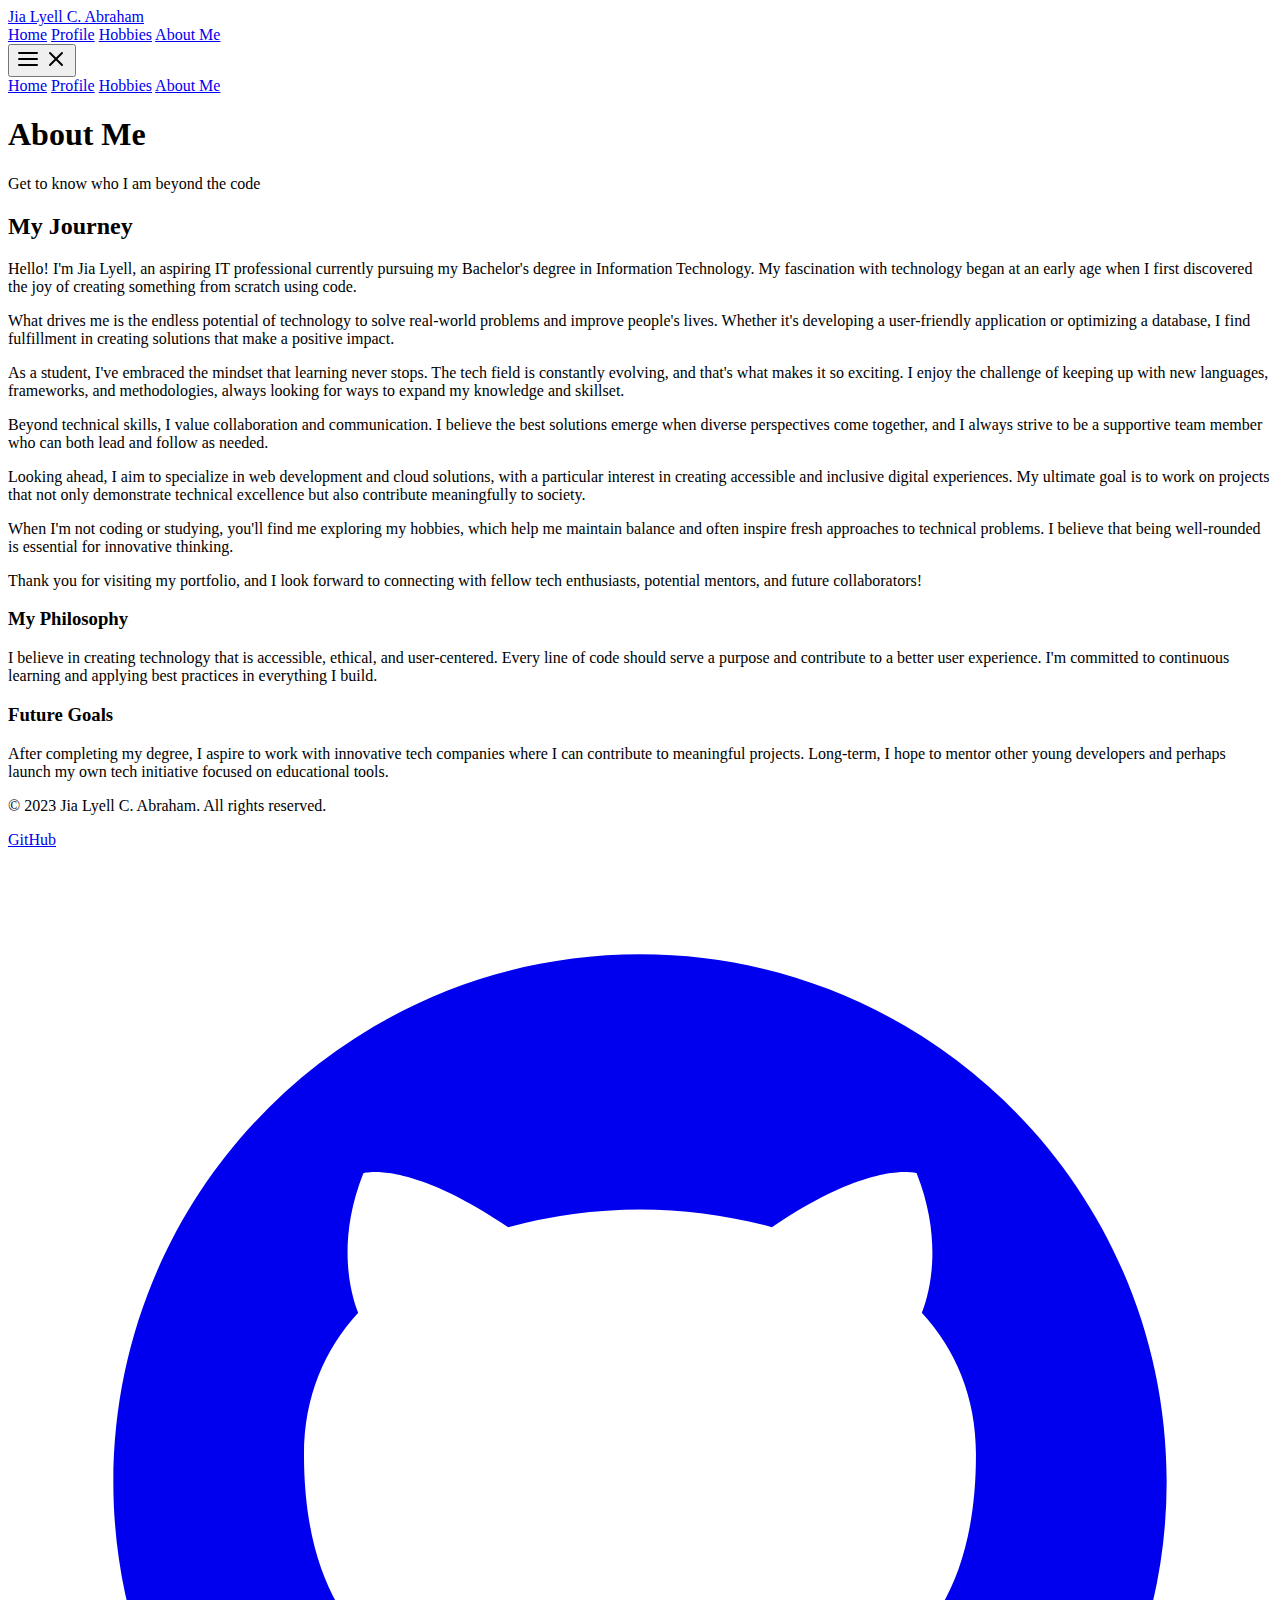
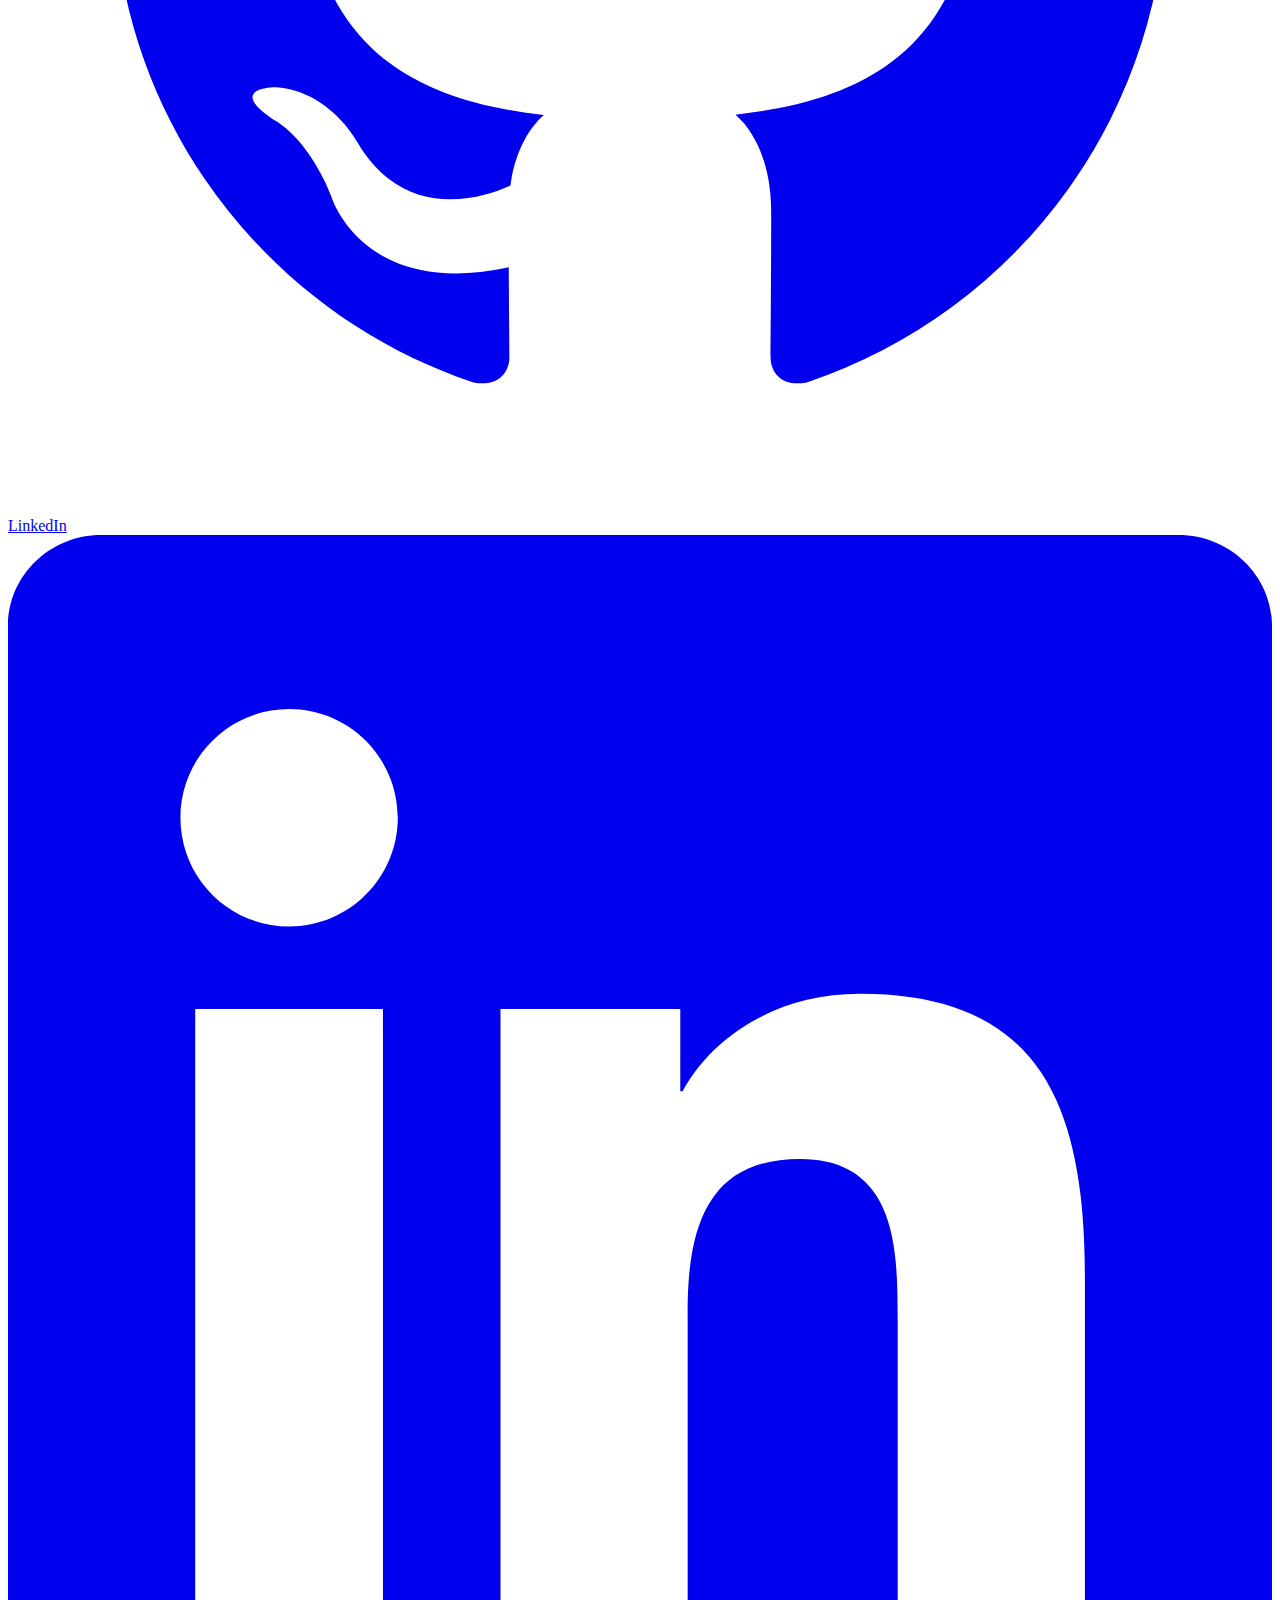
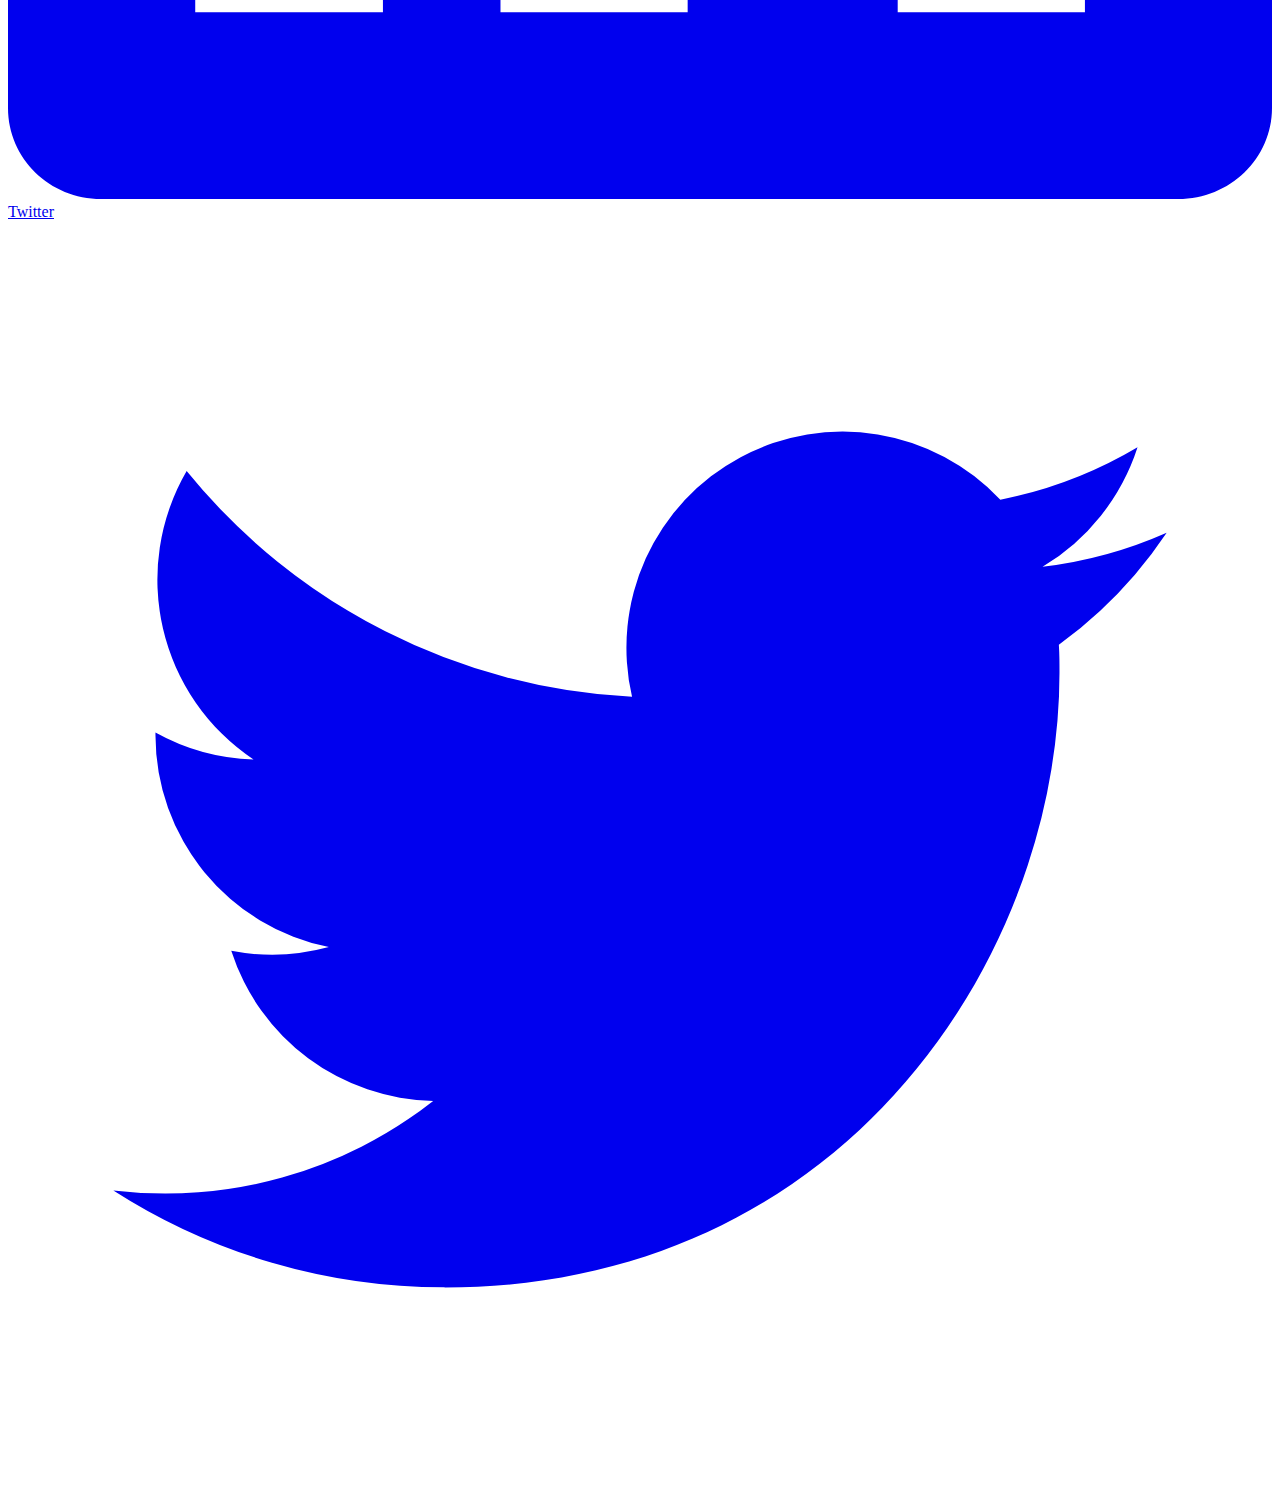
==== about.html @ 1fa7a6b0 "Create about.html" ====
<!DOCTYPE html>
<html lang="en">
<head>
  <meta charset="UTF-8">
  <meta name="viewport" content="width=device-width, initial-scale=1.0">
  <title>Jia Lyell C. Abraham - About Me</title>
  <link href="https://fonts.googleapis.com/css2?family=Inter:wght@300;400;500;600;700&family=Playfair+Display:wght@400;500;600;700&display=swap" rel="stylesheet">
  <link href="styles.css" rel="stylesheet">
</head>
<body>
  <div class="min-h-screen flex flex-col">
    <nav class="sticky top-0 z-50 backdrop-blur-md bg-starry-navy/80 border-b border-starry-teal/20">
      <div class="max-w-7xl mx-auto px-4 sm:px-6 lg:px-8">
        <div class="flex items-center justify-between h-16">
          <div class="flex-shrink-0">
            <a href="index.html" class="text-xl font-serif font-semibold text-starry-gold">
              Jia Lyell C. Abraham
            </a>
          </div>
          
          <!-- Desktop Navigation -->
          <div class="hidden md:block">
            <div class="ml-10 flex items-center space-x-4">
              <a href="index.html" class="navbar-link">Home</a>
              <a href="profile.html" class="navbar-link">Profile</a>
              <a href="hobbies.html" class="navbar-link">Hobbies</a>
              <a href="about.html" class="navbar-link active">About Me</a>
            </div>
          </div>
          
          <!-- Mobile menu button -->
          <div class="md:hidden">
            <button
              type="button"
              class="text-starry-light hover:text-starry-gold"
              id="mobile-menu-button"
            >
              <svg xmlns="http://www.w3.org/2000/svg" width="24" height="24" viewBox="0 0 24 24" fill="none" stroke="currentColor" stroke-width="2" stroke-linecap="round" stroke-linejoin="round" class="menu-icon"><line x1="3" y1="12" x2="21" y2="12"></line><line x1="3" y1="6" x2="21" y2="6"></line><line x1="3" y1="18" x2="21" y2="18"></line></svg>
              <svg xmlns="http://www.w3.org/2000/svg" width="24" height="24" viewBox="0 0 24 24" fill="none" stroke="currentColor" stroke-width="2" stroke-linecap="round" stroke-linejoin="round" class="x-icon hidden"><line x1="18" y1="6" x2="6" y2="18"></line><line x1="6" y1="6" x2="18" y2="18"></line></svg>
            </button>
          </div>
        </div>
      </div>
      
      <!-- Mobile Navigation Menu -->
      <div class="mobile-menu md:hidden hidden">
        <div class="px-2 pt-2 pb-3 space-y-1 sm:px-3 backdrop-blur-lg bg-starry-navy/90">
          <a href="index.html" class="block px-3 py-2 rounded-md text-base font-medium text-starry-light hover:text-starry-gold hover:bg-starry-blue/20">Home</a>
          <a href="profile.html" class="block px-3 py-2 rounded-md text-base font-medium text-starry-light hover:text-starry-gold hover:bg-starry-blue/20">Profile</a>
          <a href="hobbies.html" class="block px-3 py-2 rounded-md text-base font-medium text-starry-light hover:text-starry-gold hover:bg-starry-blue/20">Hobbies</a>
          <a href="about.html" class="block px-3 py-2 rounded-md text-base font-medium text-starry-gold bg-starry-blue/30">About Me</a>
        </div>
      </div>
    </nav>

    <main class="flex-grow py-12">
      <div class="max-w-7xl mx-auto px-4 sm:px-6 lg:px-8">
        <div class="mb-10 text-center">
          <h1 class="text-3xl md:text-4xl lg:text-5xl font-bold text-starry-gold mb-4">
            About Me
          </h1>
          <p class="text-xl text-starry-light/80 max-w-2xl mx-auto">
            Get to know who I am beyond the code
          </p>
          <div class="mt-4 flex justify-center">
            <div class="w-24 h-1 bg-gradient-to-r from-transparent via-starry-gold to-transparent"></div>
          </div>
        </div>
        
        <div class="content-card p-8">
          <h2 class="text-2xl font-semibold text-starry-gold mb-6">My Journey</h2>
          
          <div class="space-y-6 text-starry-light/90">
            <p>
              Hello! I'm Jia Lyell, an aspiring IT professional currently pursuing my Bachelor's degree in Information Technology. 
              My fascination with technology began at an early age when I first discovered the joy of creating something from scratch using code.
            </p>
            
            <p>
              What drives me is the endless potential of technology to solve real-world problems and improve people's lives. 
              Whether it's developing a user-friendly application or optimizing a database, I find fulfillment in creating 
              solutions that make a positive impact.
            </p>
            
            <p>
              As a student, I've embraced the mindset that learning never stops. The tech field is constantly evolving, 
              and that's what makes it so exciting. I enjoy the challenge of keeping up with new languages, frameworks, 
              and methodologies, always looking for ways to expand my knowledge and skillset.
            </p>
            
            <p>
              Beyond technical skills, I value collaboration and communication. I believe the best solutions 
              emerge when diverse perspectives come together, and I always strive to be a supportive team member 
              who can both lead and follow as needed.
            </p>
            
            <p>
              Looking ahead, I aim to specialize in web development and cloud solutions, with a particular 
              interest in creating accessible and inclusive digital experiences. My ultimate goal is to work 
              on projects that not only demonstrate technical excellence but also contribute meaningfully to society.
            </p>
            
            <p>
              When I'm not coding or studying, you'll find me exploring my hobbies, which help me maintain 
              balance and often inspire fresh approaches to technical problems. I believe that being well-rounded 
              is essential for innovative thinking.
            </p>
            
            <p>
              Thank you for visiting my portfolio, and I look forward to connecting with fellow tech enthusiasts, 
              potential mentors, and future collaborators!
            </p>
          </div>
        </div>
        
        <div class="grid grid-cols-1 md:grid-cols-2 gap-6 mt-6">
          <div class="content-card p-6">
            <h3 class="text-xl font-semibold text-starry-gold mb-4">My Philosophy</h3>
            <p class="text-starry-light/90">
              I believe in creating technology that is accessible, ethical, and user-centered. 
              Every line of code should serve a purpose and contribute to a better user experience. 
              I'm committed to continuous learning and applying best practices in everything I build.
            </p>
          </div>
          
          <div class="content-card p-6">
            <h3 class="text-xl font-semibold text-starry-gold mb-4">Future Goals</h3>
            <p class="text-starry-light/90">
              After completing my degree, I aspire to work with innovative tech companies 
              where I can contribute to meaningful projects. Long-term, I hope to mentor 
              other young developers and perhaps launch my own tech initiative focused on 
              educational tools.
            </p>
          </div>
        </div>
      </div>
    </main>

    <footer class="bg-starry-navy/80 border-t border-starry-teal/20 py-8">
      <div class="max-w-7xl mx-auto px-4 sm:px-6 lg:px-8">
        <div class="flex flex-col items-center justify-center text-center">
          <p class="text-starry-light/70 text-sm">
            &copy; 2023 Jia Lyell C. Abraham. All rights reserved.
          </p>
          <div class="flex space-x-4 mt-4">
            <a href="#" class="text-starry-light/60 hover:text-starry-gold">
              <span class="sr-only">GitHub</span>
              <svg class="h-6 w-6" fill="currentColor" viewBox="0 0 24 24" aria-hidden="true">
                <path fill-rule="evenodd" d="M12 2C6.477 2 2 6.484 2 12.017c0 4.425 2.865 8.18 6.839 9.504.5.092.682-.217.682-.483 0-.237-.008-.868-.013-1.703-2.782.605-3.369-1.343-3.369-1.343-.454-1.158-1.11-1.466-1.11-1.466-.908-.62.069-.608.069-.608 1.003.07 1.531 1.032 1.531 1.032.892 1.53 2.341 1.088 2.91.832.092-.647.35-1.088.636-1.338-2.22-.253-4.555-1.113-4.555-4.951 0-1.093.39-1.988 1.029-2.688-.103-.253-.446-1.272.098-2.65 0 0 .84-.27 2.75 1.026A9.564 9.564 0 0112 6.844c.85.004 1.705.115 2.504.337 1.909-1.296 2.747-1.027 2.747-1.027.546 1.379.202 2.398.1 2.651.64.7 1.028 1.595 1.028 2.688 0 3.848-2.339 4.695-4.566 4.943.359.309.678.92.678 1.855 0 1.338-.012 2.419-.012 2.747 0 .268.18.58.688.482A10.019 10.019 0 0022 12.017C22 6.484 17.522 2 12 2z" clip-rule="evenodd" />
              </svg>
            </a>
            <a href="#" class="text-starry-light/60 hover:text-starry-gold">
              <span class="sr-only">LinkedIn</span>
              <svg class="h-6 w-6" fill="currentColor" viewBox="0 0 24 24" aria-hidden="true">
                <path d="M20.447 20.452h-3.554v-5.569c0-1.328-.027-3.037-1.852-3.037-1.853 0-2.136 1.445-2.136 2.939v5.667H9.351V9h3.414v1.561h.046c.477-.9 1.637-1.85 3.37-1.85 3.601 0 4.267 2.37 4.267 5.455v6.286zM5.337 7.433c-1.144 0-2.063-.926-2.063-2.065 0-1.138.92-2.063 2.063-2.063 1.14 0 2.064.925 2.064 2.063 0 1.139-.925 2.065-2.064 2.065zm1.782 13.019H3.555V9h3.564v11.452zM22.225 0H1.771C.792 0 0 .774 0 1.729v20.542C0 23.227.792 24 1.771 24h20.451C23.2 24 24 23.227 24 22.271V1.729C24 .774 23.2 0 22.222 0h.003z"/>
              </svg>
            </a>
            <a href="#" class="text-starry-light/60 hover:text-starry-gold">
              <span class="sr-only">Twitter</span>
              <svg class="h-6 w-6" fill="currentColor" viewBox="0 0 24 24" aria-hidden="true">
                <path d="M8.29 20.251c7.547 0 11.675-6.253 11.675-11.675 0-.178 0-.355-.012-.53A8.348 8.348 0 0022 5.92a8.19 8.19 0 01-2.357.646 4.118 4.118 0 001.804-2.27 8.224 8.224 0 01-2.605.996 4.107 4.107 0 00-6.993 3.743 11.65 11.65 0 01-8.457-4.287 4.106 4.106 0 001.27 5.477A4.072 4.072 0 012.8 9.713v.052a4.105 4.105 0 003.292 4.022 4.095 4.095 0 01-1.853.07 4.108 4.108 0 003.834 2.85A8.233 8.233 0 012 18.407a11.616 11.616 0 006.29 1.84" />
              </svg>
            </a>
          </div>
        </div>
      </div>
    </footer>
  </div>

  <script>
    document.getElementById('mobile-menu-button').addEventListener('click', function() {
      const mobileMenu = document.querySelector('.mobile-menu');
      const menuIcon = document.querySelector('.menu-icon');
      const xIcon = document.querySelector('.x-icon');
      
      mobileMenu.classList.toggle('hidden');
      menuIcon.classList.toggle('hidden');
      xIcon.classList.toggle('hidden');
    });
  </script>
</body>
</html>
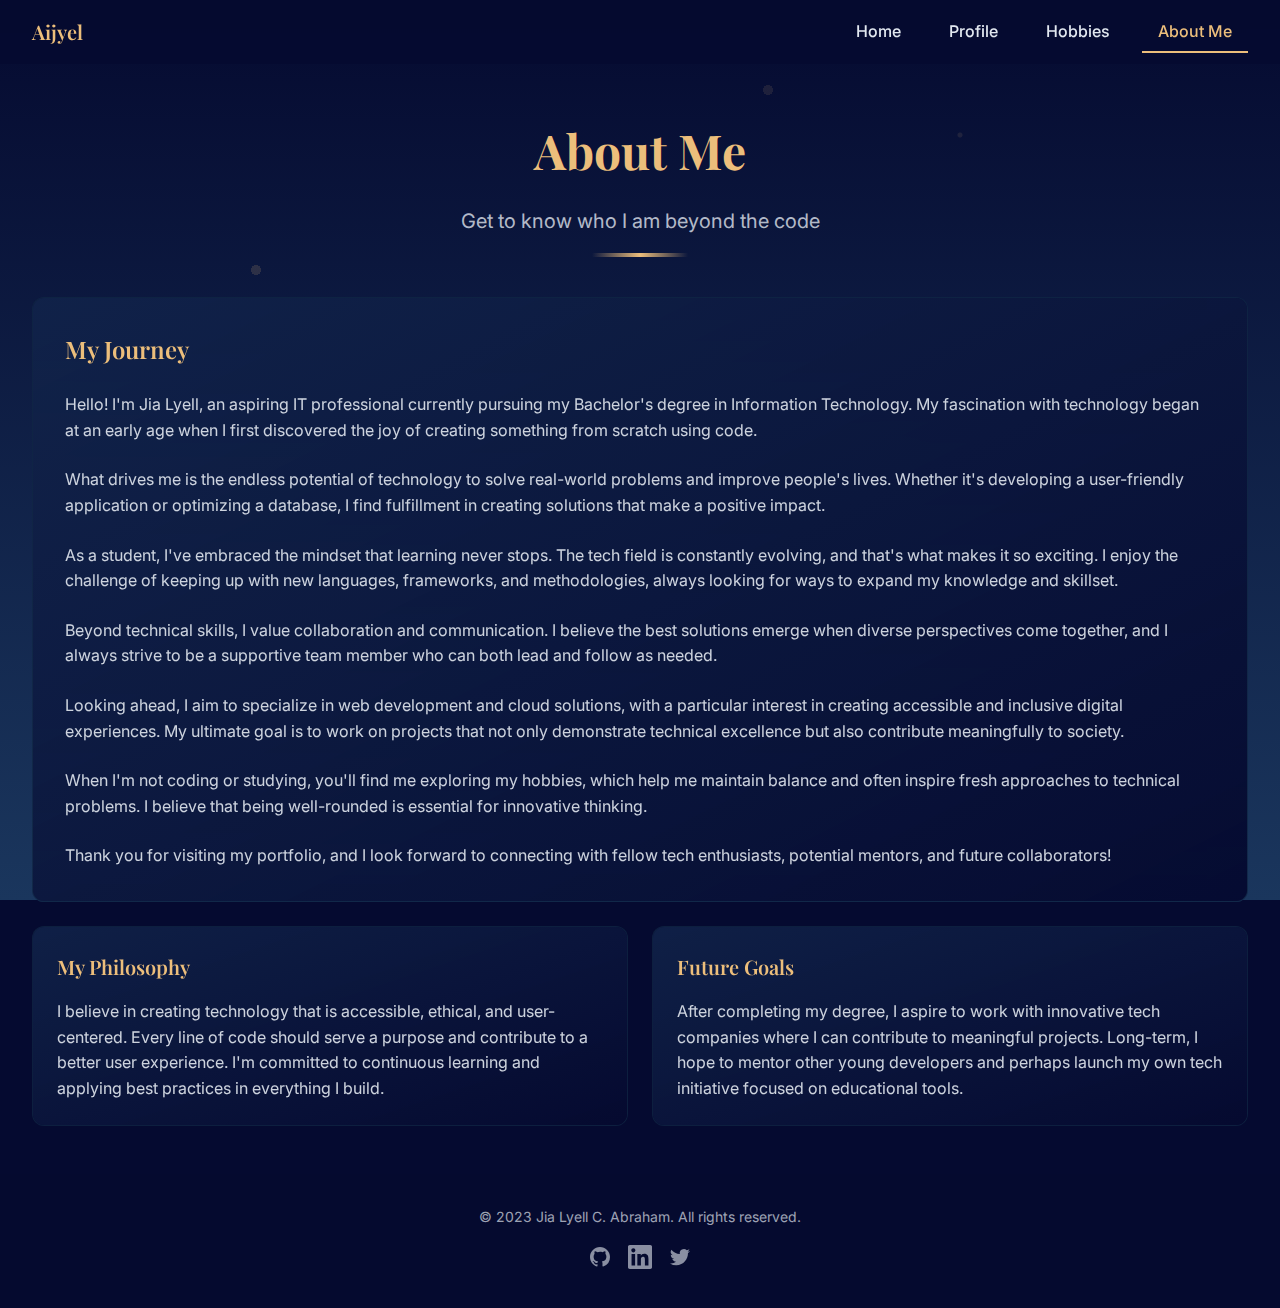
==== commit fd632139: "Update about.html" ====
--- a/about.html
+++ b/about.html
@@ -3,7 +3,7 @@
 <head>
   <meta charset="UTF-8">
   <meta name="viewport" content="width=device-width, initial-scale=1.0">
-  <title>Jia Lyell C. Abraham - About Me</title>
+  <title>About Me</title>
   <link href="https://fonts.googleapis.com/css2?family=Inter:wght@300;400;500;600;700&family=Playfair+Display:wght@400;500;600;700&display=swap" rel="stylesheet">
   <link href="styles.css" rel="stylesheet">
 </head>
@@ -14,7 +14,7 @@
         <div class="flex items-center justify-between h-16">
           <div class="flex-shrink-0">
             <a href="index.html" class="text-xl font-serif font-semibold text-starry-gold">
-              Jia Lyell C. Abraham
+              Aijyel
             </a>
           </div>
           
--- a/styles.css
+++ b/styles.css
@@ -0,0 +1,827 @@
+@import url('https://fonts.googleapis.com/css2?family=Inter:wght@300;400;500;600;700&family=Playfair+Display:wght@400;500;600;700&display=swap');
+
+/* Base Styles */
+:root {
+  --starry-navy: #050A30;
+  --starry-blue: #1A365D;
+  --starry-teal: #2C7A7B;
+  --starry-gold: #ECBE7B;
+  --starry-yellow: #F6E05E;
+  --starry-light: #E2E8F0;
+}
+
+* {
+  margin: 0;
+  padding: 0;
+  box-sizing: border-box;
+}
+
+body {
+  font-family: 'Inter', sans-serif;
+  background-color: var(--starry-navy);
+  color: var(--starry-light);
+  background-image: 
+    radial-gradient(circle at 20% 30%, rgba(236, 190, 123, 0.15) 5px, transparent 5px),
+    radial-gradient(circle at 75% 15%, rgba(236, 190, 123, 0.1) 2px, transparent 3px),
+    radial-gradient(circle at 40% 60%, rgba(236, 190, 123, 0.1) 4px, transparent 5px),
+    radial-gradient(circle at 70% 50%, rgba(236, 190, 123, 0.15) 3px, transparent 4px),
+    radial-gradient(circle at 90% 85%, rgba(236, 190, 123, 0.1) 5px, transparent 5px),
+    radial-gradient(circle at 10% 85%, rgba(236, 190, 123, 0.15) 2px, transparent 3px),
+    radial-gradient(circle at 60% 10%, rgba(236, 190, 123, 0.1) 5px, transparent 5px),
+    linear-gradient(to bottom, #050A30, #1A365D);
+  background-attachment: fixed;
+  line-height: 1.6;
+}
+
+h1, h2, h3, h4, h5, h6 {
+  font-family: 'Playfair Display', serif;
+  font-weight: 600;
+}
+
+a {
+  color: inherit;
+  text-decoration: none;
+}
+
+/* Utilities */
+.max-w-7xl {
+  max-width: 80rem;
+}
+
+.mx-auto {
+  margin-left: auto;
+  margin-right: auto;
+}
+
+.px-4 {
+  padding-left: 1rem;
+  padding-right: 1rem;
+}
+
+.py-12 {
+  padding-top: 3rem;
+  padding-bottom: 3rem;
+}
+
+.py-8 {
+  padding-top: 2rem;
+  padding-bottom: 2rem;
+}
+
+.py-6 {
+  padding-top: 1.5rem;
+  padding-bottom: 1.5rem;
+}
+
+.py-4 {
+  padding-top: 1rem;
+  padding-bottom: 1rem;
+}
+
+.py-2 {
+  padding-top: 0.5rem;
+  padding-bottom: 0.5rem;
+}
+
+.px-6 {
+  padding-left: 1.5rem;
+  padding-right: 1.5rem;
+}
+
+.px-8 {
+  padding-left: 2rem;
+  padding-right: 2rem;
+}
+
+.px-3 {
+  padding-left: 0.75rem;
+  padding-right: 0.75rem;
+}
+
+.py-16 {
+  padding-top: 4rem;
+  padding-bottom: 4rem;
+}
+
+.p-8 {
+  padding: 2rem;
+}
+
+.p-6 {
+  padding: 1.5rem;
+}
+
+.p-4 {
+  padding: 1rem;
+}
+
+.p-3 {
+  padding: 0.75rem;
+}
+
+.mb-10 {
+  margin-bottom: 2.5rem;
+}
+
+.mb-8 {
+  margin-bottom: 2rem;
+}
+
+.mb-6 {
+  margin-bottom: 1.5rem;
+}
+
+.mb-4 {
+  margin-bottom: 1rem;
+}
+
+.mb-2 {
+  margin-bottom: 0.5rem;
+}
+
+.mt-20 {
+  margin-top: 5rem;
+}
+
+.mt-10 {
+  margin-top: 2.5rem;
+}
+
+.mt-8 {
+  margin-top: 2rem;
+}
+
+.mt-6 {
+  margin-top: 1.5rem;
+}
+
+.mt-4 {
+  margin-top: 1rem;
+}
+
+.mt-2 {
+  margin-top: 0.5rem;
+}
+
+.mt-1 {
+  margin-top: 0.25rem;
+}
+
+.ml-10 {
+  margin-left: 2.5rem;
+}
+
+.ml-2 {
+  margin-left: 0.5rem;
+}
+
+.ml-1 {
+  margin-left: 0.25rem;
+}
+
+.mr-2 {
+  margin-right: 0.5rem;
+}
+
+.mt-1\.5 {
+  margin-top: 0.375rem;
+}
+
+.text-center {
+  text-align: center;
+}
+
+.text-left {
+  text-align: left;
+}
+
+.flex {
+  display: flex;
+}
+
+.grid {
+  display: grid;
+}
+
+.hidden {
+  display: none;
+}
+
+.block {
+  display: block;
+}
+
+.flex-col {
+  flex-direction: column;
+}
+
+.flex-grow {
+  flex-grow: 1;
+}
+
+.flex-shrink-0 {
+  flex-shrink: 0;
+}
+
+.items-center {
+  align-items: center;
+}
+
+.items-start {
+  align-items: flex-start;
+}
+
+.justify-center {
+  justify-content: center;
+}
+
+.justify-between {
+  justify-content: space-between;
+}
+
+.space-x-4 > * + * {
+  margin-left: 1rem;
+}
+
+.space-y-8 > * + * {
+  margin-top: 2rem;
+}
+
+.space-y-6 > * + * {
+  margin-top: 1.5rem;
+}
+
+.space-y-4 > * + * {
+  margin-top: 1rem;
+}
+
+.space-y-3 > * + * {
+  margin-top: 0.75rem;
+}
+
+.space-y-2 > * + * {
+  margin-top: 0.5rem;
+}
+
+.space-y-1 > * + * {
+  margin-top: 0.25rem;
+}
+
+.gap-8 {
+  gap: 2rem;
+}
+
+.gap-6 {
+  gap: 1.5rem;
+}
+
+.gap-4 {
+  gap: 1rem;
+}
+
+.rounded-full {
+  border-radius: 9999px;
+}
+
+.rounded-xl {
+  border-radius: 0.75rem;
+}
+
+.rounded-lg {
+  border-radius: 0.5rem;
+}
+
+.rounded-md {
+  border-radius: 0.375rem;
+}
+
+.border {
+  border-width: 1px;
+}
+
+.border-b {
+  border-bottom-width: 1px;
+}
+
+.border-t {
+  border-top-width: 1px;
+}
+
+.border-l {
+  border-left-width: 1px;
+}
+
+.border-4 {
+  border-width: 4px;
+}
+
+.border-starry-teal\/20 {
+  border-color: rgba(44, 122, 123, 0.2);
+}
+
+.border-starry-gold\/20 {
+  border-color: rgba(236, 190, 123, 0.2);
+}
+
+.text-starry-gold {
+  color: var(--starry-gold);
+}
+
+.text-starry-light {
+  color: var(--starry-light);
+}
+
+.text-starry-light\/90 {
+  color: rgba(226, 232, 240, 0.9);
+}
+
+.text-starry-light\/80 {
+  color: rgba(226, 232, 240, 0.8);
+}
+
+.text-starry-light\/70 {
+  color: rgba(226, 232, 240, 0.7);
+}
+
+.text-starry-light\/60 {
+  color: rgba(226, 232, 240, 0.6);
+}
+
+.text-starry-navy {
+  color: var(--starry-navy);
+}
+
+.bg-starry-navy {
+  background-color: var(--starry-navy);
+}
+
+.bg-starry-navy\/80 {
+  background-color: rgba(5, 10, 48, 0.8);
+}
+
+.bg-starry-navy\/70 {
+  background-color: rgba(5, 10, 48, 0.7);
+}
+
+.bg-starry-blue\/30 {
+  background-color: rgba(26, 54, 93, 0.3);
+}
+
+.bg-starry-blue\/20 {
+  background-color: rgba(26, 54, 93, 0.2);
+}
+
+.bg-starry-gold {
+  background-color: var(--starry-gold);
+}
+
+.text-5xl {
+  font-size: 3rem;
+}
+
+.text-4xl {
+  font-size: 2.25rem;
+}
+
+.text-3xl {
+  font-size: 1.875rem;
+}
+
+.text-2xl {
+  font-size: 1.5rem;
+}
+
+.text-xl {
+  font-size: 1.25rem;
+}
+
+.text-lg {
+  font-size: 1.125rem;
+}
+
+.text-base {
+  font-size: 1rem;
+}
+
+.text-sm {
+  font-size: 0.875rem;
+}
+
+.font-bold {
+  font-weight: 700;
+}
+
+.font-semibold {
+  font-weight: 600;
+}
+
+.font-medium {
+  font-weight: 500;
+}
+
+.font-serif {
+  font-family: 'Playfair Display', serif;
+}
+
+.font-sans {
+  font-family: 'Inter', sans-serif;
+}
+
+.w-full {
+  width: 100%;
+}
+
+.w-48 {
+  width: 12rem;
+}
+
+.w-24 {
+  width: 6rem;
+}
+
+.w-3 {
+  width: 0.75rem;
+}
+
+.w-2 {
+  width: 0.5rem;
+}
+
+.h-full {
+  height: 100%;
+}
+
+.h-48 {
+  height: 12rem;
+}
+
+.h-16 {
+  height: 4rem;
+}
+
+.h-10 {
+  height: 2.5rem;
+}
+
+.h-6 {
+  height: 1.5rem;
+}
+
+.h-4 {
+  height: 1rem;
+}
+
+.h-3 {
+  height: 0.75rem;
+}
+
+.h-2 {
+  height: 0.5rem;
+}
+
+.h-1 {
+  height: 0.25rem;
+}
+
+.min-h-screen {
+  min-height: 100vh;
+}
+
+.min-h-\[calc\(100vh-10rem\)\] {
+  min-height: calc(100vh - 10rem);
+}
+
+.object-cover {
+  object-fit: cover;
+}
+
+.overflow-hidden {
+  overflow: hidden;
+}
+
+.bg-clip-text {
+  -webkit-background-clip: text;
+  background-clip: text;
+}
+
+.text-transparent {
+  color: transparent;
+}
+
+.bg-gradient-to-r {
+  background-image: linear-gradient(to right, var(--tw-gradient-stops));
+}
+
+.from-starry-gold {
+  --tw-gradient-from: var(--starry-gold);
+  --tw-gradient-stops: var(--tw-gradient-from), var(--tw-gradient-to, rgba(236, 190, 123, 0));
+}
+
+.to-starry-yellow {
+  --tw-gradient-to: var(--starry-yellow);
+}
+
+.from-transparent {
+  --tw-gradient-from: transparent;
+  --tw-gradient-stops: var(--tw-gradient-from), var(--tw-gradient-to, rgba(0, 0, 0, 0));
+}
+
+.via-starry-gold {
+  --tw-gradient-stops: var(--tw-gradient-from), var(--starry-gold), var(--tw-gradient-to, rgba(236, 190, 123, 0));
+}
+
+.to-transparent {
+  --tw-gradient-to: transparent;
+}
+
+.backdrop-blur-md {
+  backdrop-filter: blur(12px);
+}
+
+.backdrop-blur-lg {
+  backdrop-filter: blur(16px);
+}
+
+.sticky {
+  position: sticky;
+}
+
+.fixed {
+  position: fixed;
+}
+
+.absolute {
+  position: absolute;
+}
+
+.relative {
+  position: relative;
+}
+
+.inset-0 {
+  top: 0;
+  right: 0;
+  bottom: 0;
+  left: 0;
+}
+
+.top-0 {
+  top: 0;
+}
+
+.-left-1\.5 {
+  left: -0.375rem;
+}
+
+.z-50 {
+  z-index: 50;
+}
+
+.transform {
+  transform: translateX(0) translateY(0) rotate(0) skewX(0) skewY(0) scaleX(1) scaleY(1);
+}
+
+.transition-all {
+  transition-property: all;
+  transition-timing-function: cubic-bezier(0.4, 0, 0.2, 1);
+  transition-duration: 150ms;
+}
+
+.transition-colors {
+  transition-property: color, background-color, border-color, text-decoration-color, fill, stroke;
+  transition-timing-function: cubic-bezier(0.4, 0, 0.2, 1);
+  transition-duration: 150ms;
+}
+
+.duration-300 {
+  transition-duration: 300ms;
+}
+
+.hover\:-translate-y-2:hover {
+  transform: translateY(-0.5rem);
+}
+
+.hover\:bg-starry-yellow:hover {
+  background-color: var(--starry-yellow);
+}
+
+.hover\:bg-starry-blue\/20:hover {
+  background-color: rgba(26, 54, 93, 0.2);
+}
+
+.hover\:text-starry-gold:hover {
+  color: var(--starry-gold);
+}
+
+.hover\:underline:hover {
+  text-decoration: underline;
+}
+
+.hover\:shadow-lg:hover {
+  box-shadow: 0 10px 15px -3px rgba(0, 0, 0, 0.1), 0 4px 6px -2px rgba(0, 0, 0, 0.05);
+}
+
+.hover\:shadow-starry-gold\/5:hover {
+  box-shadow: 0 0 0 1px rgba(236, 190, 123, 0.05);
+}
+
+.sr-only {
+  position: absolute;
+  width: 1px;
+  height: 1px;
+  padding: 0;
+  margin: -1px;
+  overflow: hidden;
+  clip: rect(0, 0, 0, 0);
+  white-space: nowrap;
+  border-width: 0;
+}
+
+.inline-flex {
+  display: inline-flex;
+}
+
+.inline-block {
+  display: inline-block;
+}
+
+/* Custom Components */
+.min-h-screen {
+  min-height: 100vh;
+}
+
+.flex-col {
+  flex-direction: column;
+}
+
+.navbar-link {
+  position: relative;
+  color: var(--starry-light);
+  transition: color 0.3s;
+  padding: 0.5rem 1rem;
+  font-weight: 500;
+}
+
+.navbar-link::after {
+  content: "";
+  position: absolute;
+  bottom: 0;
+  left: 0;
+  width: 0;
+  height: 2px;
+  background-color: var(--starry-gold);
+  transition: width 0.3s;
+}
+
+.navbar-link:hover {
+  color: var(--starry-gold);
+}
+
+.navbar-link:hover::after {
+  width: 100%;
+}
+
+.navbar-link.active {
+  color: var(--starry-gold);
+}
+
+.navbar-link.active::after {
+  width: 100%;
+}
+
+.content-card {
+  position: relative;
+  background-color: rgba(5, 10, 48, 0.7);
+  backdrop-filter: blur(16px);
+  border: 1px solid rgba(44, 122, 123, 0.2);
+  border-radius: 0.75rem;
+  overflow: hidden;
+}
+
+.content-card::before {
+  content: "";
+  position: absolute;
+  inset: 0;
+  background-image: linear-gradient(to bottom right, rgba(26, 54, 93, 0.5), rgba(5, 10, 48, 0.9));
+  z-index: -1;
+}
+
+.button {
+  display: inline-flex;
+  align-items: center;
+  justify-content: center;
+  padding: 0.5rem 1rem;
+  font-weight: 500;
+  border-radius: 0.375rem;
+  transition: background-color 0.3s;
+  text-decoration: none;
+}
+
+.button-outline {
+  display: inline-flex;
+  align-items: center;
+  justify-content: center;
+  padding: 0.5rem 1rem;
+  font-weight: 500;
+  border-radius: 0.375rem;
+  border: 1px solid;
+  transition: background-color 0.3s;
+  text-decoration: none;
+}
+
+/* Tab System */
+.tab-list {
+  display: grid;
+  grid-template-columns: repeat(3, minmax(0, 1fr));
+  width: 100%;
+  background-color: rgba(26, 54, 93, 0.3);
+  border: 1px solid rgba(44, 122, 123, 0.2);
+}
+
+.tab {
+  padding: 0.75rem;
+  text-align: center;
+  font-weight: 500;
+  color: var(--starry-light);
+  transition: background-color 0.3s, color 0.3s;
+  cursor: pointer;
+}
+
+.tab.active {
+  background-color: rgba(26, 54, 93, 0.5);
+  color: var(--starry-gold);
+}
+
+/* Media Queries */
+@media (min-width: 640px) {
+  .sm\:px-6 {
+    padding-left: 1.5rem;
+    padding-right: 1.5rem;
+  }
+  
+  .sm\:px-3 {
+    padding-left: 0.75rem;
+    padding-right: 0.75rem;
+  }
+  
+  .sm\:flex-row {
+    flex-direction: row;
+  }
+}
+
+@media (min-width: 768px) {
+  .md\:grid-cols-2 {
+    grid-template-columns: repeat(2, minmax(0, 1fr));
+  }
+  
+  .md\:grid-cols-3 {
+    grid-template-columns: repeat(3, minmax(0, 1fr));
+  }
+  
+  .md\:flex-row {
+    flex-direction: row;
+  }
+  
+  .md\:text-5xl {
+    font-size: 3rem;
+  }
+  
+  .md\:text-4xl {
+    font-size: 2.25rem;
+  }
+  
+  .md\:text-2xl {
+    font-size: 1.5rem;
+  }
+  
+  .md\:text-left {
+    text-align: left;
+  }
+  
+  .md\:items-start {
+    align-items: flex-start;
+  }
+  
+  .md\:block {
+    display: block;
+  }
+  
+  .md\:hidden {
+    display: none;
+  }
+}
+
+@media (min-width: 1024px) {
+  .lg\:px-8 {
+    padding-left: 2rem;
+    padding-right: 2rem;
+  }
+  
+  .lg\:grid-cols-3 {
+    grid-template-columns: repeat(3, minmax(0, 1fr));
+  }
+  
+  .lg\:text-5xl {
+    font-size: 3rem;
+  }
+}
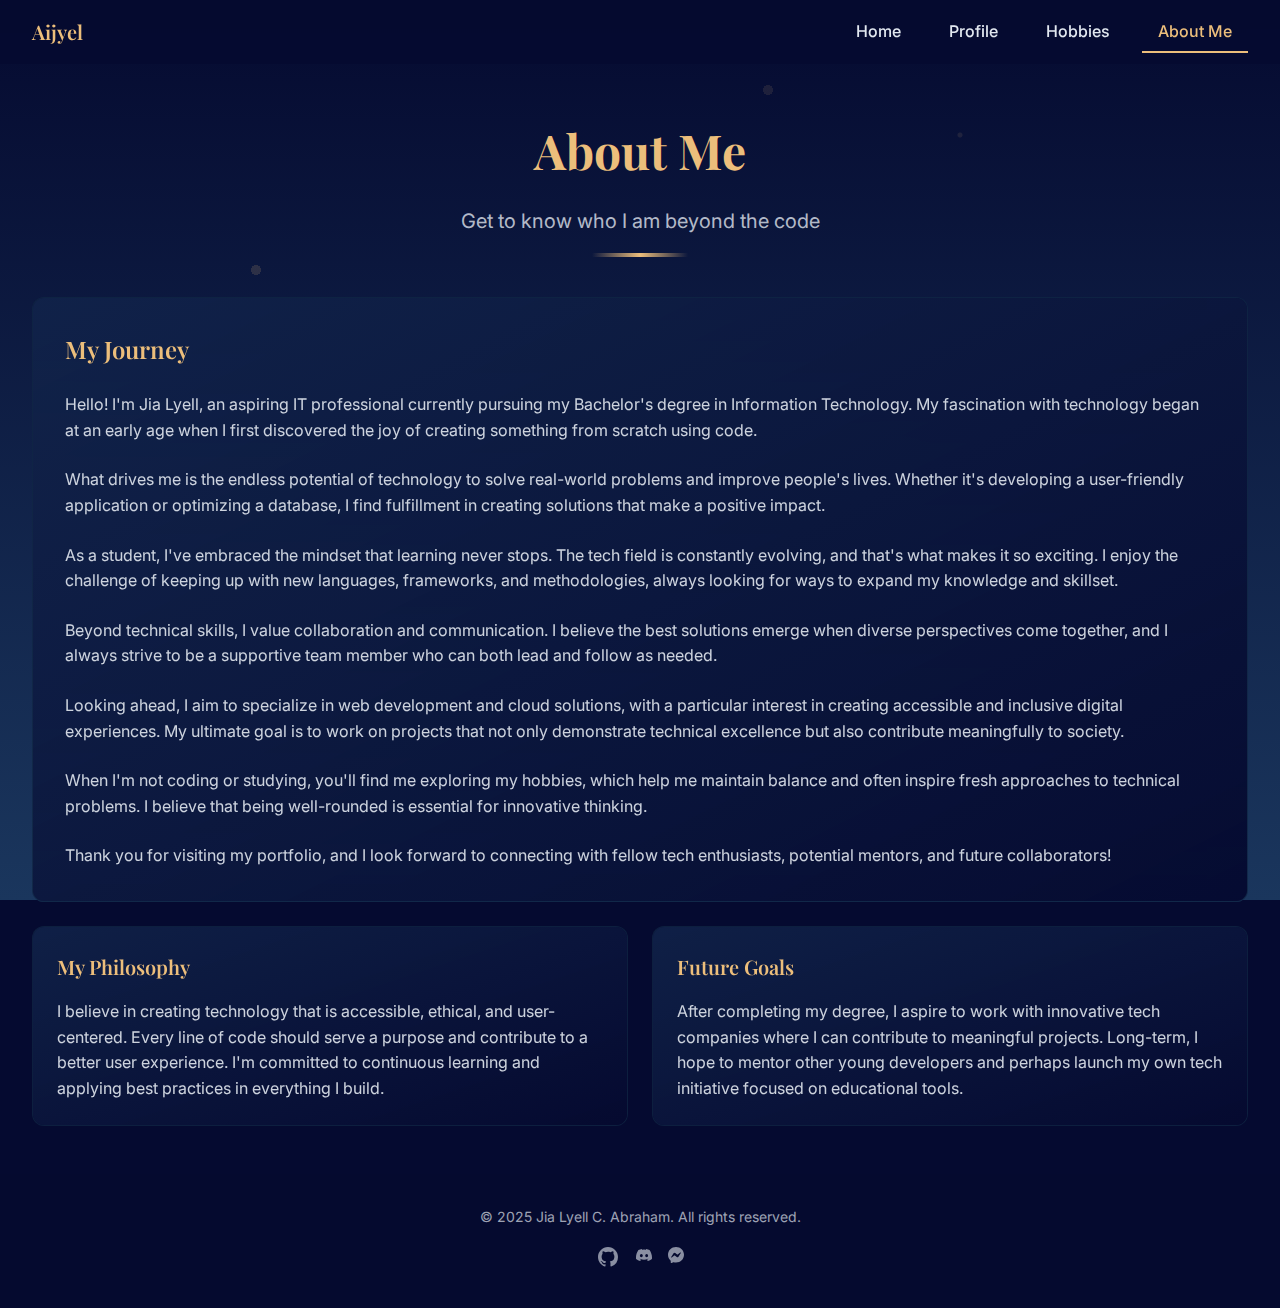
==== commit 86ec5e75: "Update about.html" ====
--- a/about.html
+++ b/about.html
@@ -140,25 +140,25 @@
       <div class="max-w-7xl mx-auto px-4 sm:px-6 lg:px-8">
         <div class="flex flex-col items-center justify-center text-center">
           <p class="text-starry-light/70 text-sm">
-            &copy; 2023 Jia Lyell C. Abraham. All rights reserved.
+            &copy; 2025 Jia Lyell C. Abraham. All rights reserved.
           </p>
           <div class="flex space-x-4 mt-4">
-            <a href="#" class="text-starry-light/60 hover:text-starry-gold">
+            <a href="https://github.com/Aijyel" class="text-starry-light/60 hover:text-starry-gold">
               <span class="sr-only">GitHub</span>
               <svg class="h-6 w-6" fill="currentColor" viewBox="0 0 24 24" aria-hidden="true">
                 <path fill-rule="evenodd" d="M12 2C6.477 2 2 6.484 2 12.017c0 4.425 2.865 8.18 6.839 9.504.5.092.682-.217.682-.483 0-.237-.008-.868-.013-1.703-2.782.605-3.369-1.343-3.369-1.343-.454-1.158-1.11-1.466-1.11-1.466-.908-.62.069-.608.069-.608 1.003.07 1.531 1.032 1.531 1.032.892 1.53 2.341 1.088 2.91.832.092-.647.35-1.088.636-1.338-2.22-.253-4.555-1.113-4.555-4.951 0-1.093.39-1.988 1.029-2.688-.103-.253-.446-1.272.098-2.65 0 0 .84-.27 2.75 1.026A9.564 9.564 0 0112 6.844c.85.004 1.705.115 2.504.337 1.909-1.296 2.747-1.027 2.747-1.027.546 1.379.202 2.398.1 2.651.64.7 1.028 1.595 1.028 2.688 0 3.848-2.339 4.695-4.566 4.943.359.309.678.92.678 1.855 0 1.338-.012 2.419-.012 2.747 0 .268.18.58.688.482A10.019 10.019 0 0022 12.017C22 6.484 17.522 2 12 2z" clip-rule="evenodd" />
               </svg>
             </a>
             <a href="#" class="text-starry-light/60 hover:text-starry-gold">
-              <span class="sr-only">LinkedIn</span>
-              <svg class="h-6 w-6" fill="currentColor" viewBox="0 0 24 24" aria-hidden="true">
-                <path d="M20.447 20.452h-3.554v-5.569c0-1.328-.027-3.037-1.852-3.037-1.853 0-2.136 1.445-2.136 2.939v5.667H9.351V9h3.414v1.561h.046c.477-.9 1.637-1.85 3.37-1.85 3.601 0 4.267 2.37 4.267 5.455v6.286zM5.337 7.433c-1.144 0-2.063-.926-2.063-2.065 0-1.138.92-2.063 2.063-2.063 1.14 0 2.064.925 2.064 2.063 0 1.139-.925 2.065-2.064 2.065zm1.782 13.019H3.555V9h3.564v11.452zM22.225 0H1.771C.792 0 0 .774 0 1.729v20.542C0 23.227.792 24 1.771 24h20.451C23.2 24 24 23.227 24 22.271V1.729C24 .774 23.2 0 22.222 0h.003z"/>
+              <span class="sr-only">Discord</span>
+              <svg xmlns="http://www.w3.org/2000/svg" width="16" height="16" fill="currentColor" class="bi bi-discord" viewBox="0 0 16 16">
+                <path fill-rule="evenodd" d="M13.545 2.907a13.2 13.2 0 0 0-3.257-1.011.05.05 0 0 0-.052.025c-.141.25-.297.577-.406.833a12.2 12.2 0 0 0-3.658 0 8 8 0 0 0-.412-.833.05.05 0 0 0-.052-.025c-1.125.194-2.22.534-3.257 1.011a.04.04 0 0 0-.021.018C.356 6.024-.213 9.047.066 12.032q.003.022.021.037a13.3 13.3 0 0 0 3.995 2.02.05.05 0 0 0 .056-.019q.463-.63.818-1.329a.05.05 0 0 0-.01-.059l-.018-.011a9 9 0 0 1-1.248-.595.05.05 0 0 1-.02-.066l.015-.019q.127-.095.248-.195a.05.05 0 0 1 .051-.007c2.619 1.196 5.454 1.196 8.041 0a.05.05 0 0 1 .053.007q.121.1.248.195a.05.05 0 0 1-.004.085 8 8 0 0 1-1.249.594.05.05 0 0 0-.03.03.05.05 0 0 0 .003.041c.24.465.515.909.817 1.329a.05.05 0 0 0 .056.019 13.2 13.2 0 0 0 4.001-2.02.05.05 0 0 0 .021-.037c.334-3.451-.559-6.449-2.366-9.106a.03.03 0 0 0-.02-.019m-8.198 7.307c-.789 0-1.438-.724-1.438-1.612s.637-1.613 1.438-1.613c.807 0 1.45.73 1.438 1.613 0 .888-.637 1.612-1.438 1.612m5.316 0c-.788 0-1.438-.724-1.438-1.612s.637-1.613 1.438-1.613c.807 0 1.451.73 1.438 1.613 0 .888-.631 1.612-1.438 1.612"/>
               </svg>
             </a>
-            <a href="#" class="text-starry-light/60 hover:text-starry-gold">
-              <span class="sr-only">Twitter</span>
-              <svg class="h-6 w-6" fill="currentColor" viewBox="0 0 24 24" aria-hidden="true">
-                <path d="M8.29 20.251c7.547 0 11.675-6.253 11.675-11.675 0-.178 0-.355-.012-.53A8.348 8.348 0 0022 5.92a8.19 8.19 0 01-2.357.646 4.118 4.118 0 001.804-2.27 8.224 8.224 0 01-2.605.996 4.107 4.107 0 00-6.993 3.743 11.65 11.65 0 01-8.457-4.287 4.106 4.106 0 001.27 5.477A4.072 4.072 0 012.8 9.713v.052a4.105 4.105 0 003.292 4.022 4.095 4.095 0 01-1.853.07 4.108 4.108 0 003.834 2.85A8.233 8.233 0 012 18.407a11.616 11.616 0 006.29 1.84" />
+            <a href="https://m.me/lyell.abraham" class="text-starry-light/60 hover:text-starry-gold">
+              <span class="sr-only">Messenger</span>
+              <svg xmlns="http://www.w3.org/2000/svg" width="16" height="16" fill="currentColor" class="bi bi-messenger" viewBox="0 0 16 16">
+                <path fill-rule="evenodd" d="M0 7.76C0 3.301 3.493 0 8 0s8 3.301 8 7.76-3.493 7.76-8 7.76c-.81 0-1.586-.107-2.316-.307a.64.64 0 0 0-.427.03l-1.588.702a.64.64 0 0 1-.898-.566l-.044-1.423a.64.64 0 0 0-.215-.456C.956 12.108 0 10.092 0 7.76m5.546-1.459-2.35 3.728c-.225.358.214.761.551.506l2.525-1.916a.48.48 0 0 1 .578-.002l1.869 1.402a1.2 1.2 0 0 0 1.735-.32l2.35-3.728c.226-.358-.214-.761-.551-.506L9.728 7.381a.48.48 0 0 1-.578.002L7.281 5.98a1.2 1.2 0 0 0-1.735.32z"/>
               </svg>
             </a>
           </div>
